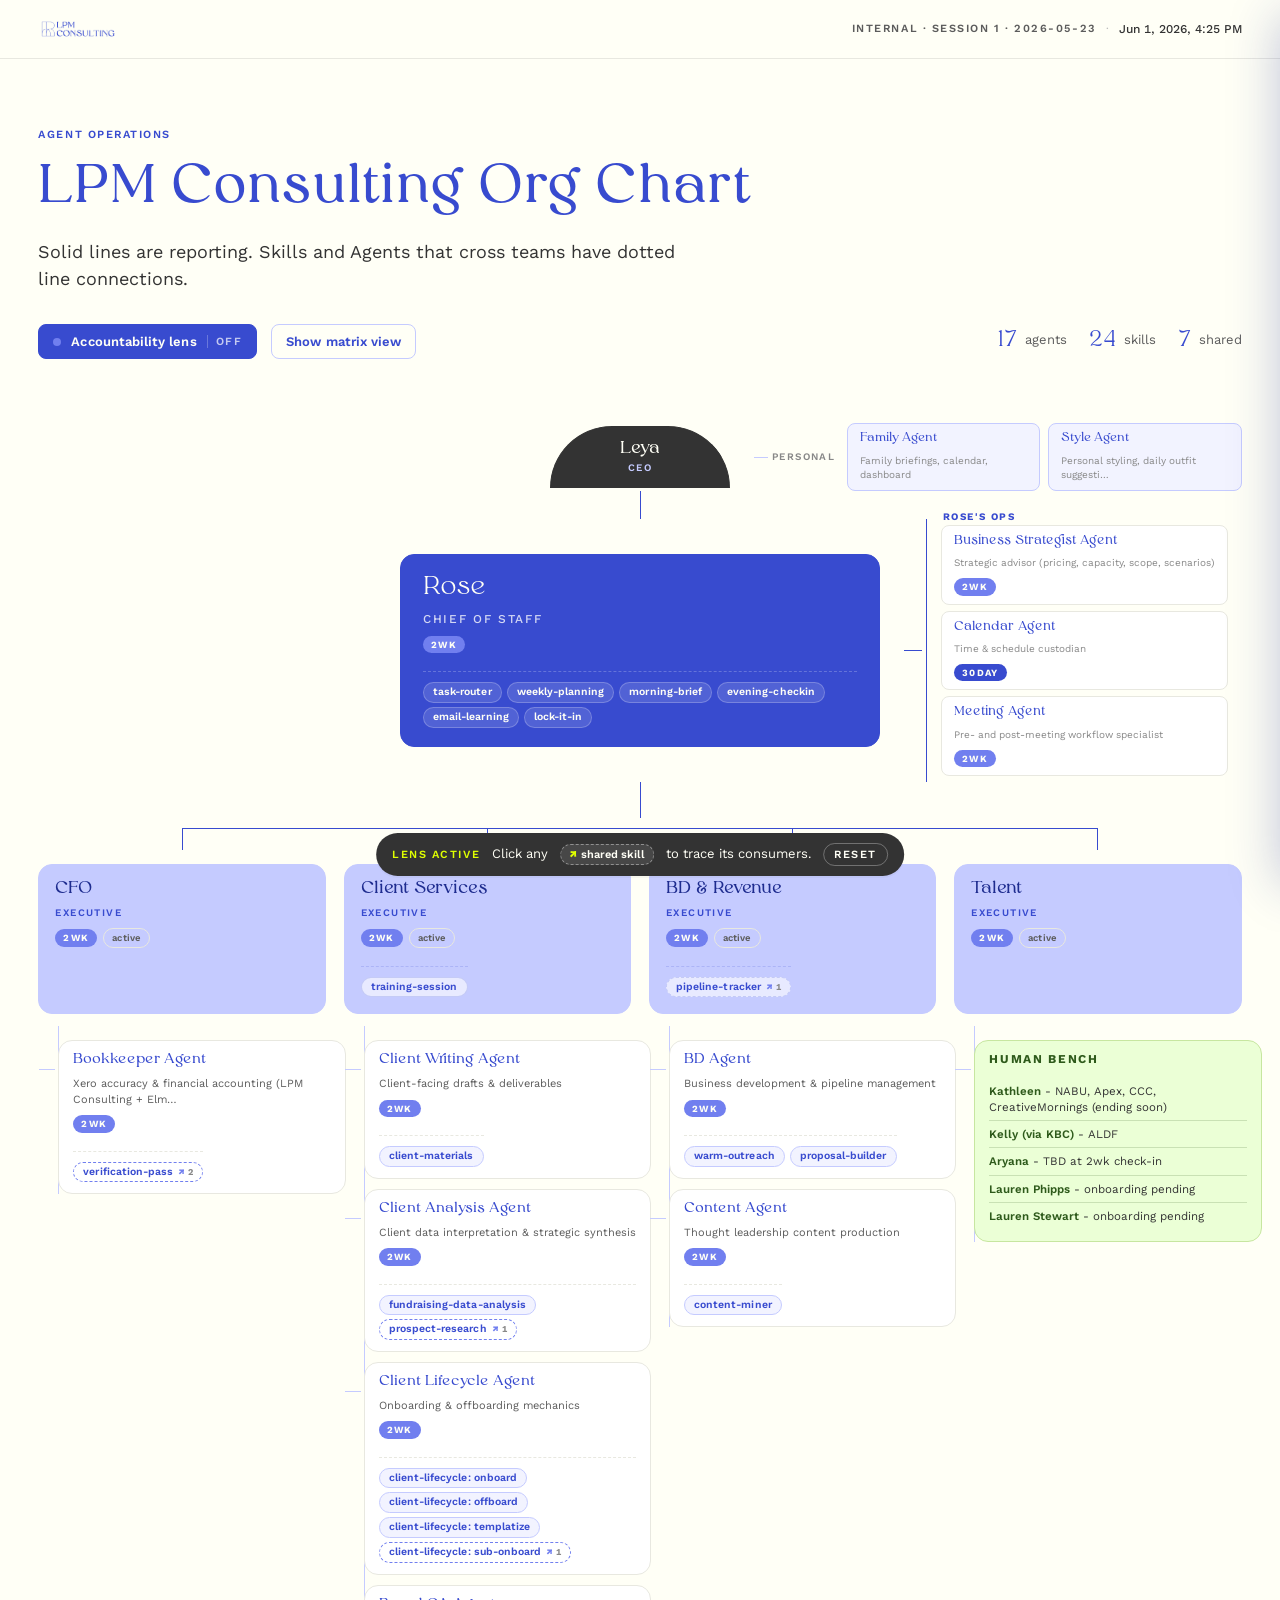
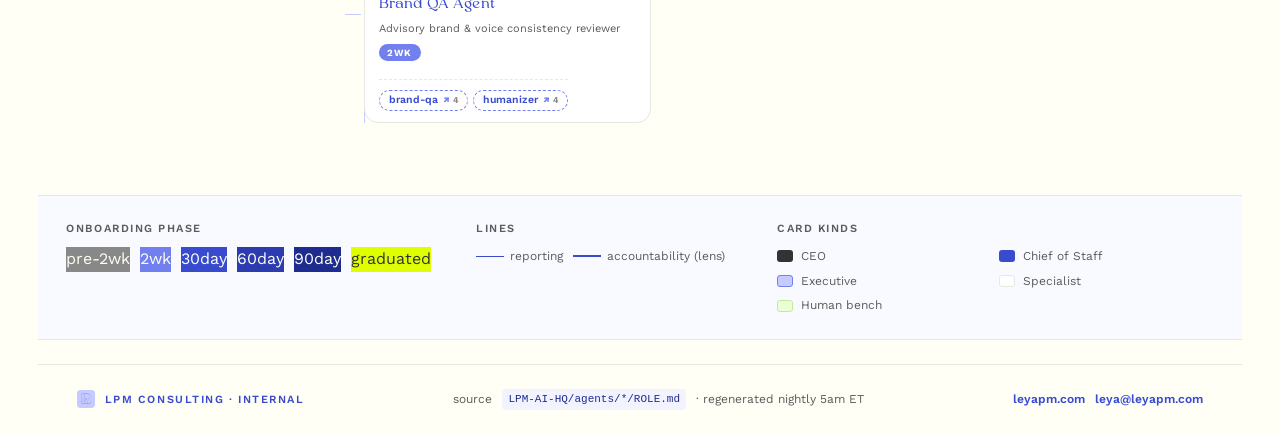
==== agent-org-chart/index.html @ 44c1e142 "Add AI org chart to playground and link from internal dashboard Agent org chart is now self-hosted a" ====
<!DOCTYPE html>
<html lang="en">
<head>
  <meta charset="UTF-8">
  <meta name="viewport" content="width=device-width, initial-scale=1.0">
  <title>Agent Org Chart · LPM Consulting</title>
  <link rel="icon" href="assets/Fav_Blue.svg">
  <link rel="stylesheet" href="styles.css">
</head>
<body data-screen-label="01 Org Chart">

  <header class="topbar">
    <a class="brand" href="#" aria-label="LPM Consulting">
      <img src="assets/Long_Blue.png" alt="LPM Consulting" height="22">
    </a>
    <nav class="topbar-meta">
      <span class="eyebrow">Internal · Session 1 · 2026-05-23</span>
      <span class="dot" aria-hidden="true">·</span>
      <span id="meta-generated" class="topbar-time">Loading…</span>
    </nav>
  </header>

  <main class="page">

    <section class="hero">
      <p class="eyebrow">Agent operations</p>
      <h1 class="hero-title">LPM Consulting Org Chart</h1>
      <p class="lead">Solid lines are reporting. Skills and Agents that cross teams have dotted line connections.</p>
      <div class="hero-toolbar" role="toolbar" aria-label="Chart controls">
        <button id="lens-toggle" type="button" class="lens-btn" aria-pressed="false">
          <span class="lens-dot" aria-hidden="true"></span>
          <span class="lens-label">Accountability lens</span>
          <span class="lens-hint">off</span>
        </button>
        <button id="matrix-toggle" type="button" class="ghost-btn" aria-pressed="false">
          <span>Show matrix view</span>
        </button>
        <div class="hero-tally" aria-live="polite">
          <span><strong id="tally-agents">…</strong> agents</span>
          <span><strong id="tally-skills">…</strong> skills</span>
          <span><strong id="tally-shared">…</strong> shared</span>
        </div>
      </div>
    </section>

    <section class="chart-wrap" id="chart-wrap" aria-label="Org chart">
      <svg class="dotted-overlay" id="dotted-overlay" aria-hidden="true"></svg>
      <div class="chart" id="chart">
        <div class="loading">Loading chart…</div>
      </div>
    </section>

    <section class="matrix-section" id="matrix-section" hidden aria-label="Accountability matrix">
      <header class="matrix-head">
        <p class="eyebrow">Lens · matrix view</p>
        <h2 class="h2 matrix-h">Cross-team accountability, at a glance.</h2>
        <p class="matrix-sub">Each row is a skill owned by one agent and used by others. Hover a row to highlight it on the chart above.</p>
      </header>
      <div id="matrix-grid" class="matrix-grid"><!-- populated --></div>
    </section>

    <section class="legend-strip">
      <div class="legend-block">
        <span class="eyebrow">Onboarding phase</span>
        <div class="legend-row">
          <span class="phase-chip phase-pre2wk">pre-2wk</span>
          <span class="phase-chip phase-2wk">2wk</span>
          <span class="phase-chip phase-30day">30day</span>
          <span class="phase-chip phase-60day">60day</span>
          <span class="phase-chip phase-90day">90day</span>
          <span class="phase-chip phase-graduated">graduated</span>
        </div>
      </div>
      <div class="legend-block">
        <span class="eyebrow">Lines</span>
        <div class="legend-row legend-lines">
          <span class="legend-line legend-line--solid"><i></i> reporting</span>
          <span class="legend-line legend-line--dotted"><i></i> accountability (lens)</span>
        </div>
      </div>
      <div class="legend-block">
        <span class="eyebrow">Card kinds</span>
        <div class="legend-row legend-cards">
          <span class="legend-swatch swatch-ceo"></span><span class="legend-text">CEO</span>
          <span class="legend-swatch swatch-cos"></span><span class="legend-text">Chief of Staff</span>
          <span class="legend-swatch swatch-exec"></span><span class="legend-text">Executive</span>
          <span class="legend-swatch swatch-doer"></span><span class="legend-text">Specialist</span>
          <span class="legend-swatch swatch-bench"></span><span class="legend-text">Human bench</span>
        </div>
      </div>
    </section>

    <footer class="footer">
      <div class="footer-inner">
        <div>
          <img src="assets/Fav_Blue.svg" alt="" width="18" height="18">
          <span class="eyebrow">LPM Consulting · internal</span>
        </div>
        <div class="footer-source">
          source <code>LPM-AI-HQ/agents/*/ROLE.md</code> · regenerated nightly 5am ET
        </div>
        <div class="footer-links">
          <a href="https://leyapm.com" target="_blank" rel="noopener">leyapm.com</a>
          <a href="mailto:leya@leyapm.com">leya@leyapm.com</a>
        </div>
      </div>
    </footer>

  </main>

  <!-- Slide-over panel for agent detail -->
  <aside id="panel" class="panel" aria-hidden="true">
    <div class="panel-scrim" data-close-panel></div>
    <div class="panel-body" role="dialog" aria-labelledby="panel-title">
      <header class="panel-stickyhead">
        <button class="panel-close" data-close-panel aria-label="Close panel">&times;</button>
        <div id="panel-head-inner"></div>
      </header>
      <div id="panel-content"><!-- populated on click --></div>
    </div>
  </aside>

  <!-- Lens hint that appears when lens is on but nothing selected -->
  <div id="lens-hint" class="lens-hint-banner" hidden>
    <span class="eyebrow">Lens active</span>
    Click any <span class="hint-pill"><span class="shared-glyph">↗</span> shared skill</span> to trace its consumers.
    <button id="lens-clear" type="button">Reset</button>
  </div>

  <script src="chart.js"></script>
</body>
</html>
---- agent-org-chart/styles.css ----
/* =========================================================================
   LPM Agent Org Chart - stylesheet
   Brand-aligned: Blueberry / Cornflower / Periwinkle / Mint / Lime / Ink
   Type: King & Queen (display) + Work Sans (body)
   ========================================================================= */

@font-face {
  font-family: 'King and Queen';
  src: url('assets/fonts/KingandQueen-Regular.otf') format('opentype');
  font-weight: 400; font-style: normal; font-display: swap;
}
@font-face {
  font-family: 'King and Queen';
  src: url('assets/fonts/KingandQueen-SemiBold.otf') format('opentype');
  font-weight: 600; font-style: normal; font-display: swap;
}
@font-face {
  font-family: 'Work Sans';
  src: url('assets/fonts/WorkSans-VariableFont_wght.ttf') format('truetype-variations');
  font-weight: 100 900; font-style: normal; font-display: swap;
}

:root {
  /* Canonical brand palette */
  --blueberry:        #384BCF;
  --blueberry-700:    #2C3BB0;
  --blueberry-900:    #1E2C8F;
  --cornflower:       #717FEF;
  --periwinkle:       #C5CBFF;
  --periwinkle-50:    #F2F3FF;
  --periwinkle-25:    #F9FAFF;
  --mint:             #EBFFD6;
  --mint-50:          #F6FFEB;
  --lime:             #DFFF00;
  --gardenia:         #FFFFF6;
  --ink:              #333333;
  --ink-70:           #5C5C5C;
  --ink-50:           #888888;
  --ink-30:           #BDBDBD;
  --line:             #E8E8E0;

  --font-display: 'King and Queen', 'Cormorant Garamond', Georgia, serif;
  --font-body:    'Work Sans', system-ui, -apple-system, sans-serif;

  --radius-sm: 4px;
  --radius-md: 8px;
  --radius-lg: 14px;
  --radius-pill: 999px;

  --shadow-card: 0 1px 0 rgba(51,51,51,0.04), 0 10px 28px -16px rgba(56,75,207,0.18);
  --shadow-lift: 0 2px 0 rgba(51,51,51,0.04), 0 22px 52px -22px rgba(56,75,207,0.32);

  --ease-out: cubic-bezier(0.2, 0.7, 0.2, 1);
  --dur-fast: 150ms;
  --dur-base: 220ms;

  --gutter: clamp(20px, 3vw, 40px);
  --container: 1280px;

  --tracking-eyebrow: 0.14em;
}

* { box-sizing: border-box; }

html, body {
  margin: 0; padding: 0;
  background: var(--gardenia);
  color: var(--ink);
  font-family: var(--font-body);
  font-size: 16px;
  line-height: 1.55;
  -webkit-font-smoothing: antialiased;
  -moz-osx-font-smoothing: grayscale;
}

button { font-family: inherit; }

.eyebrow {
  font-family: var(--font-body);
  font-weight: 600;
  font-size: 11px;
  letter-spacing: var(--tracking-eyebrow);
  text-transform: uppercase;
  color: var(--blueberry);
  display: inline-block;
}

.lead {
  font-size: 18px;
  line-height: 1.5;
  color: var(--ink);
  margin: 0;
  max-width: 60ch;
  text-wrap: pretty;
}

code {
  font-family: ui-monospace, 'SF Mono', Menlo, monospace;
  font-size: 0.84em;
  background: var(--periwinkle-50);
  padding: 2px 6px;
  border-radius: var(--radius-sm);
  color: var(--blueberry-900);
}

/* =========================================================================
   Topbar
   ========================================================================= */
.topbar {
  display: flex;
  align-items: center;
  justify-content: space-between;
  padding: 18px var(--gutter);
  border-bottom: 1px solid var(--line);
  background: var(--gardenia);
  position: sticky;
  top: 0;
  z-index: 50;
  backdrop-filter: saturate(180%);
}
.brand img { display: block; }
.topbar-meta {
  display: flex; align-items: center; gap: 10px;
  font-size: 12px;
  color: var(--ink-70);
}
.topbar-meta .dot { color: var(--ink-30); }
.topbar-time { font-variant-numeric: tabular-nums; font-weight: 500; color: var(--ink); }
.topbar-meta .eyebrow { color: var(--ink-70); }

/* =========================================================================
   Page container
   ========================================================================= */
.page {
  max-width: var(--container);
  margin: 0 auto;
  padding: 56px var(--gutter) 0;
}

/* =========================================================================
   Hero
   ========================================================================= */
.hero { margin-bottom: 64px; position: relative; }
.hero .eyebrow { margin-bottom: 18px; }

.hero-title {
  font-family: var(--font-display);
  font-weight: 600;
  font-size: clamp(34px, 4.2vw, 56px);
  line-height: 1.06;
  letter-spacing: 0.005em;
  color: var(--blueberry);
  margin: 0 0 20px;
  max-width: 22ch;
  text-wrap: balance;
}
.hero-title .accent-italic {
  font-style: italic;
  font-weight: 400;
  color: var(--blueberry);
  position: relative;
  white-space: nowrap;
}
.hero-title .accent-italic::after {
  content: "";
  position: absolute;
  left: -2px; right: -2px;
  bottom: 0.04em;
  height: 0.42em;
  background: var(--lime);
  z-index: -1;
  border-radius: 1px;
}

.hero-toolbar {
  display: flex;
  align-items: center;
  gap: 14px;
  margin-top: 32px;
  flex-wrap: wrap;
}

.lens-btn,
.ghost-btn {
  display: inline-flex;
  align-items: center;
  gap: 10px;
  font-family: var(--font-body);
  font-size: 13px;
  font-weight: 600;
  padding: 9px 14px;
  border-radius: var(--radius-md);
  cursor: pointer;
  transition: background var(--dur-fast) var(--ease-out), border-color var(--dur-fast);
  letter-spacing: 0.005em;
}
.lens-btn {
  background: var(--blueberry);
  color: var(--gardenia);
  border: 1px solid var(--blueberry);
}
.lens-btn:hover { background: var(--blueberry-700); border-color: var(--blueberry-700); }
.lens-btn[aria-pressed="true"] {
  background: var(--ink);
  border-color: var(--ink);
}
.lens-btn[aria-pressed="true"] .lens-dot { background: var(--lime); box-shadow: 0 0 0 3px rgba(223,255,0,0.25); }
.lens-btn[aria-pressed="true"] .lens-hint { color: var(--lime); }
.lens-dot {
  width: 8px; height: 8px;
  border-radius: 50%;
  background: var(--cornflower);
  display: inline-block;
}
.lens-hint {
  font-size: 11px;
  letter-spacing: var(--tracking-eyebrow);
  text-transform: uppercase;
  color: rgba(255,255,255,0.7);
  padding-left: 8px;
  border-left: 1px solid rgba(255,255,255,0.25);
}

.ghost-btn {
  background: transparent;
  color: var(--blueberry);
  border: 1px solid var(--periwinkle);
}
.ghost-btn:hover { border-color: var(--blueberry); background: var(--periwinkle-50); }
.ghost-btn[aria-pressed="true"] {
  background: var(--periwinkle);
  border-color: var(--blueberry);
}

.hero-tally {
  margin-left: auto;
  display: flex;
  gap: 22px;
  font-size: 13px;
  color: var(--ink-70);
}
.hero-tally strong {
  display: inline-block;
  font-family: var(--font-display);
  font-weight: 400;
  font-size: 22px;
  color: var(--blueberry);
  margin-right: 4px;
  vertical-align: -2px;
}

/* =========================================================================
   Chart wrap
   ========================================================================= */
.chart-wrap {
  position: relative;
  padding: 0 0 32px;
}

.chart {
  position: relative;
  z-index: 2;
  display: flex;
  flex-direction: column;
  align-items: stretch;
}

.loading {
  text-align: center;
  padding: 80px 20px;
  color: var(--ink-50);
  font-style: italic;
}

/* SVG overlay for accountability lines */
.dotted-overlay {
  position: absolute;
  inset: 0;
  width: 100%;
  height: 100%;
  pointer-events: none;
  z-index: 4;
  overflow: visible;
}
.dotted-overlay path {
  fill: none;
  stroke: var(--blueberry);
  stroke-width: 2;
  stroke-dasharray: 4 6;
  stroke-linecap: round;
  opacity: 0;
  transition: opacity var(--dur-base) var(--ease-out);
}
.dotted-overlay path.is-active {
  opacity: 1;
}

/* Lens-active dimming */
.chart.lens-focused .card:not(.is-source):not(.is-target) {
  opacity: 0.32;
  filter: saturate(0.7);
}
.chart.lens-focused .skill-pill:not(.is-active-pill) {
  opacity: 0.35;
}
.chart.lens-focused .card.is-source {
  outline: 2px solid var(--blueberry);
  outline-offset: 3px;
}
.chart.lens-focused .card.is-target {
  outline: 2px dashed var(--blueberry);
  outline-offset: 3px;
}
.chart .card,
.chart .skill-pill {
  transition: opacity var(--dur-base) var(--ease-out), outline-offset var(--dur-fast);
}

/* =========================================================================
   Tier layout
   ========================================================================= */

/* Tier 1: CEO + personal branch - compact ribbon */
.tier--leya {
  display: grid;
  grid-template-columns: 1fr auto 1fr;
  align-items: center;
  margin-bottom: 0;
  gap: 24px;
  width: 100%;
}
.tier--leya .leya-slot { display: flex; justify-content: center; }
.tier--leya .personal-slot {
  display: flex;
  align-items: stretch;
  gap: 8px;
  justify-self: start;
}
.tier--leya .filler { /* right column kept symmetric */ }

.connector-v {
  width: 1px;
  height: 28px;
  background: var(--blueberry);
  align-self: center;
  flex-shrink: 0;
}
.connector-v--long { height: 36px; }
.connector-v--periwinkle { background: var(--periwinkle); }

/* Tier 2: Rose row - Rose centered with ops as a side satellite (mirrors Leya/Personal) */
.tier--rose {
  display: grid;
  grid-template-columns: 1fr auto 1fr;
  align-items: center;
  gap: 24px;
  width: 100%;
  margin-bottom: 0;
}
.tier--rose .rose-slot { display: flex; justify-content: center; }
.tier--rose .ops-slot {
  justify-self: start;
  position: relative;
  padding-left: 22px;
}
.tier--rose .ops-slot::before {
  content: "";
  position: absolute;
  left: 0; top: 50%;
  width: 18px; height: 1px;
  background: var(--blueberry);
}

/* Ops branch - vertical stack of 3 small cards with a bracket */
.ops-branch {
  display: flex;
  flex-direction: column;
  gap: 6px;
  position: relative;
  border-left: 1px solid var(--blueberry);
  padding: 6px 0 6px 14px;
}
.ops-branch-label {
  position: absolute;
  top: -10px;
  left: 8px;
  padding: 0 8px;
  background: var(--gardenia);
  font-family: var(--font-body);
  font-weight: 600;
  font-size: 10px;
  letter-spacing: var(--tracking-eyebrow);
  text-transform: uppercase;
  color: var(--ink-50);
}
.ops-branch-label strong {
  color: var(--blueberry);
  font-weight: 700;
}

/* Fan-out connector - CSS grid matching the exec grid so drops align exactly */
.exec-fanout {
  position: relative;
  height: 32px;
  margin: 0 0 14px;
}
.exec-fanout-drops {
  position: absolute;
  inset: 10px 0 0 0;
  height: 22px;
  display: grid;
  grid-template-columns: repeat(4, minmax(0, 1fr));
  gap: 18px;
}
.exec-fanout-drops > i {
  width: 1px;
  height: 100%;
  background: var(--blueberry);
  justify-self: center;
  display: block;
}
.exec-fanout-trunk {
  position: absolute;
  top: 10px;
  height: 1px;
  background: var(--blueberry);
  /* extend from first-column center to last-column center */
  left:  calc(((100% - 3 * 18px) / 4) / 2);
  right: calc(((100% - 3 * 18px) / 4) / 2);
}
@media (max-width: 880px) {
  .exec-fanout-drops { grid-template-columns: repeat(2, minmax(0, 1fr)); }
  .exec-fanout-trunk { left: calc(((100% - 18px) / 2) / 2); right: calc(((100% - 18px) / 2) / 2); }
}

/* Tier 3+4: exec cards across one row, report stacks below - keeps all execs the same height
   and all report stacks starting at the same Y line. */
.tier--execs {
  display: grid;
  grid-template-columns: repeat(4, minmax(0, 1fr));
  grid-template-rows: auto 1fr;
  grid-auto-flow: column;
  gap: 12px 18px;
  align-items: start;
}

.exec-column {
  display: contents;
}

.exec-column > .card--exec {
  align-self: stretch;
}
.exec-column > .exec-reports {
  align-self: start;
}

.exec-reports {
  display: flex;
  flex-direction: column;
  gap: 10px;
  padding-top: 14px;
  position: relative;
}
.exec-reports::before {
  content: "";
  position: absolute;
  top: 0; left: 20px;
  width: 1px;
  height: 100%;
  background: var(--periwinkle);
}
.exec-reports > .card {
  margin-left: 20px;
  position: relative;
}
.exec-reports > .card::before {
  content: "";
  position: absolute;
  top: 28px;
  left: -20px;
  width: 16px;
  height: 1px;
  background: var(--periwinkle);
}

/* =========================================================================
   Cards (shared)
   ========================================================================= */
.card {
  background: #fff;
  border: 1px solid var(--line);
  border-radius: var(--radius-lg);
  padding: 14px 16px;
  text-align: left;
  font-family: var(--font-body);
  position: relative;
  cursor: pointer;
  transition: box-shadow var(--dur-base) var(--ease-out),
              border-color var(--dur-base),
              transform var(--dur-base);
  width: 100%;
  display: flex;
  flex-direction: column;
  gap: 8px;
}
.card:hover {
  border-color: var(--blueberry);
  box-shadow: var(--shadow-card);
  transform: translateY(-1px);
}
.card:focus-visible {
  outline: 2px solid var(--blueberry);
  outline-offset: 3px;
}

.card-name {
  font-family: var(--font-display);
  font-weight: 600;
  color: var(--blueberry);
  font-size: 18px;
  line-height: 1.15;
  letter-spacing: 0;
  margin: 0;
}
.card-role {
  font-size: 12px;
  color: var(--ink-70);
  line-height: 1.4;
  margin: 0;
}
.card-row {
  display: flex;
  flex-wrap: wrap;
  align-items: center;
  gap: 6px;
}

/* CEO - small, dark Ink, sits as an anchor, NOT centerpiece */
.card--ceo {
  background: var(--ink);
  border-color: var(--ink);
  color: var(--gardenia);
  text-align: center;
  padding: 12px 22px;
  border-radius: 9999px 9999px var(--radius-md) var(--radius-md);
  min-width: 180px;
  cursor: default;
  gap: 2px;
}
.card--ceo:hover { transform: none; box-shadow: none; border-color: var(--ink); }
.card--ceo .card-name { color: var(--gardenia); font-size: 17px; }
.card--ceo .card-role {
  color: var(--periwinkle);
  font-weight: 600;
  font-size: 10px;
  letter-spacing: var(--tracking-eyebrow);
  text-transform: uppercase;
}

/* CoS - Blueberry filled, larger, operational center */
.card--cos {
  background: var(--blueberry);
  border-color: var(--blueberry);
  color: var(--gardenia);
  min-width: 360px;
  max-width: 480px;
  padding: 18px 22px;
  text-align: left;
}
.card--cos:hover {
  background: var(--blueberry-700);
  border-color: var(--blueberry-700);
}
.card--cos .card-name {
  color: var(--gardenia);
  font-size: 26px;
  font-weight: 400;
}
.card--cos .card-role {
  color: rgba(255,255,255,0.78);
  font-size: 12px;
  font-weight: 500;
  letter-spacing: var(--tracking-eyebrow);
  text-transform: uppercase;
}
.card--cos .skill-strip {
  border-top-color: rgba(255,255,255,0.22);
}
.card--cos .skill-pill {
  background: rgba(255,255,255,0.13);
  color: var(--gardenia);
  border-color: rgba(255,255,255,0.22);
}
.card--cos .skill-pill:hover { background: rgba(255,255,255,0.22); }
.card--cos .skill-pill--shared {
  background: transparent;
  border-style: dashed;
  border-color: rgba(255,255,255,0.55);
}
.card--cos .skill-pill--shared .shared-glyph { color: var(--lime); }

/* Exec - Periwinkle filled block. Substantial without being loud. */
.card--exec {
  background: var(--periwinkle);
  border: 1px solid var(--periwinkle);
  padding: 14px 16px 16px;
  border-radius: var(--radius-lg);
}
.card--exec:hover {
  border-color: var(--blueberry);
  background: var(--periwinkle);
}
.card--exec .card-name { font-size: 17px; color: var(--blueberry-900); }
.card--exec .card-role {
  color: var(--blueberry);
  font-size: 10px;
  font-weight: 600;
  letter-spacing: var(--tracking-eyebrow);
  text-transform: uppercase;
}
.card--exec .skill-strip { border-top-color: rgba(56,75,207,0.18); }
.card--exec .skill-pill {
  background: rgba(255,255,255,0.6);
  border-color: rgba(56,75,207,0.2);
}

/* Doer / specialist - white hairline */
.card--agent {
  background: #fff;
  border: 1px solid var(--line);
  padding: 11px 14px;
}
.card--agent .card-name { font-size: 14px; }
.card--agent .card-role { font-size: 11px; }

/* Card-ops sits in the side branch under Rose. Tighter than .card--agent. */
.card--ops {
  background: #fff;
  border: 1px solid var(--line);
  padding: 8px 12px;
  min-width: 180px;
  border-radius: var(--radius-md);
}
.card--ops .card-name { font-size: 12.5px; }
.card--ops .card-role { font-size: 10px; color: var(--ink-50); }
.card--ops .skill-strip { display: none; }

/* Personal branch off Leya - small Periwinkle chips */
.card--personal {
  background: var(--periwinkle-50);
  border: 1px solid var(--periwinkle);
  padding: 8px 12px;
  min-width: 130px;
  text-align: left;
  border-radius: var(--radius-md);
}
.card--personal .card-name { font-size: 12px; color: var(--blueberry); }
.card--personal .card-role { font-size: 10px; color: var(--ink-50); }
.personal-slot {
  position: relative;
  padding-left: 18px;
}
.personal-slot::before {
  content: "";
  position: absolute;
  left: 0; top: 50%;
  width: 14px;
  height: 1px;
  background: var(--periwinkle);
}
.personal-slot-label {
  font-family: var(--font-body);
  font-size: 10px;
  font-weight: 600;
  letter-spacing: var(--tracking-eyebrow);
  text-transform: uppercase;
  color: var(--ink-50);
  align-self: center;
  margin-right: 4px;
}

/* Human Bench - Mint card (positive callout, in-palette) */
.card--bench {
  background: var(--mint);
  border: 1px solid #C7E6A0;
  padding: 12px 14px;
}
.card--bench .card-name {
  font-family: var(--font-body);
  font-weight: 700;
  color: #2E5A1B;
  font-size: 12px;
  letter-spacing: var(--tracking-eyebrow);
  text-transform: uppercase;
}
.card--bench ul {
  margin: 8px 0 0;
  padding: 0;
  list-style: none;
  font-size: 11.5px;
  line-height: 1.4;
}
.card--bench li {
  padding: 5px 0;
  border-top: 1px solid rgba(46,90,27,0.18);
}
.card--bench li:first-child { border-top: none; padding-top: 0; }
.card--bench li strong { color: #2E5A1B; font-weight: 600; }

/* =========================================================================
   Skill chips strip (single-line overflow inside cards)
   ========================================================================= */
.skill-strip {
  margin-top: 10px;
  padding-top: 10px;
  border-top: 1px dashed var(--line);
  display: flex;
  flex-wrap: wrap;
  gap: 4px 5px;
  font-family: var(--font-body);
}
.card--ceo .skill-strip,
.card--personal .skill-strip,
.card--bench .skill-strip { display: none; }

.skill-pill {
  display: inline-flex;
  align-items: center;
  gap: 3px;
  background: var(--periwinkle-50);
  color: var(--blueberry);
  border: 1px solid var(--periwinkle);
  border-radius: var(--radius-pill);
  padding: 2px 9px;
  font-size: 10.5px;
  font-weight: 600;
  letter-spacing: 0.005em;
  line-height: 1.4;
  cursor: help;
  transition: all var(--dur-fast) var(--ease-out);
  white-space: nowrap;
  max-width: 100%;
  overflow: hidden;
  text-overflow: ellipsis;
}
.skill-pill:hover {
  background: var(--blueberry);
  color: var(--gardenia);
  border-color: var(--blueberry);
}
.skill-pill--shared {
  background: #fff;
  border: 1px dashed var(--cornflower);
  cursor: pointer;
}
.skill-pill--shared:hover {
  background: var(--blueberry);
  color: var(--gardenia);
  border-color: var(--blueberry);
  border-style: solid;
}
.skill-pill--shared:hover .shared-glyph { color: var(--lime); }
.skill-pill .shared-glyph {
  font-size: 9px;
  font-weight: 800;
  color: var(--cornflower);
  margin-left: 2px;
  letter-spacing: 0;
}
.skill-pill .shared-count {
  font-size: 9px;
  color: var(--ink-50);
  font-weight: 700;
  font-variant-numeric: tabular-nums;
}

/* Active lens pill - the ONE lime moment */
.skill-pill.is-active-pill,
.matrix-row.is-active .matrix-skill {
  background: var(--ink);
  color: var(--gardenia);
  border: 1.5px solid var(--lime);
  border-style: solid;
  box-shadow: 0 0 0 3px rgba(223,255,0,0.4);
}
.skill-pill.is-active-pill .shared-glyph,
.skill-pill.is-active-pill .shared-count { color: var(--lime); }

/* =========================================================================
   Phase + status chips
   ========================================================================= */
.chip {
  display: inline-block;
  padding: 2px 8px;
  border-radius: var(--radius-pill);
  font-size: 9.5px;
  font-weight: 700;
  letter-spacing: var(--tracking-eyebrow);
  text-transform: uppercase;
  line-height: 1.4;
}
.phase-chip { color: var(--gardenia); }
.phase-pre2wk   { background: var(--ink-50); }
.phase-2wk      { background: var(--cornflower); }
.phase-30day    { background: var(--blueberry); }
.phase-60day    { background: var(--blueberry-700); }
.phase-90day    { background: var(--blueberry-900); }
.phase-graduated{ background: var(--lime); color: var(--ink); }
.phase-unknown  { background: var(--periwinkle); color: var(--ink); }

/* Status: not loud, just a tag */
.status-chip {
  background: transparent;
  color: var(--ink-70);
  border: 1px solid var(--line);
  font-weight: 600;
  text-transform: none;
  letter-spacing: 0.01em;
}

/* =========================================================================
   Matrix view
   ========================================================================= */
.matrix-section {
  margin-top: 32px;
  padding: 32px;
  background: #fff;
  border: 1px solid var(--line);
  border-radius: var(--radius-lg);
}
.matrix-head { margin-bottom: 24px; }
.matrix-head .eyebrow { color: var(--blueberry); margin-bottom: 12px; }
.matrix-h {
  font-family: var(--font-display);
  font-weight: 600;
  font-size: 28px;
  line-height: 1.15;
  color: var(--blueberry);
  margin: 0 0 8px;
}
.matrix-sub {
  color: var(--ink-70);
  font-size: 14px;
  max-width: 60ch;
  margin: 0;
}

.matrix-grid {
  display: grid;
  gap: 10px;
}
.matrix-row {
  display: grid;
  grid-template-columns: minmax(220px, 1.2fr) minmax(180px, 1fr) minmax(280px, 2fr);
  gap: 16px;
  align-items: center;
  padding: 12px 14px;
  border: 1px solid var(--line);
  border-radius: var(--radius-md);
  cursor: pointer;
  transition: all var(--dur-fast) var(--ease-out);
  background: var(--gardenia);
}
.matrix-row:hover {
  border-color: var(--blueberry);
  background: var(--periwinkle-25);
}
.matrix-skill {
  display: inline-flex;
  align-items: center;
  gap: 6px;
  background: var(--periwinkle);
  color: var(--blueberry-900);
  padding: 4px 12px;
  border-radius: var(--radius-pill);
  font-weight: 600;
  font-size: 12px;
  white-space: nowrap;
  width: fit-content;
  border: 1.5px solid transparent;
}
.matrix-owner {
  font-size: 13px;
  color: var(--ink);
}
.matrix-owner .ow-label {
  display: block;
  font-size: 9.5px;
  color: var(--ink-50);
  letter-spacing: var(--tracking-eyebrow);
  text-transform: uppercase;
  font-weight: 600;
  margin-bottom: 2px;
}
.matrix-owner code {
  background: transparent;
  padding: 0;
  font-family: var(--font-body);
  font-weight: 600;
  color: var(--blueberry);
}
.matrix-consumers {
  display: flex;
  flex-wrap: wrap;
  gap: 6px;
}
.matrix-consumer {
  display: inline-flex;
  align-items: center;
  gap: 4px;
  background: var(--periwinkle-50);
  color: var(--blueberry);
  border: 1px solid var(--periwinkle);
  border-radius: var(--radius-pill);
  padding: 2px 9px;
  font-size: 11px;
  font-weight: 600;
}
.matrix-consumer::before {
  content: "→";
  color: var(--ink-50);
  font-weight: 500;
  margin-right: 2px;
}

/* =========================================================================
   Legend strip
   ========================================================================= */
.legend-strip {
  display: grid;
  grid-template-columns: 1.4fr 1fr 1.6fr;
  gap: 28px;
  padding: 24px 28px;
  margin-top: 40px;
  border-top: 1px solid var(--line);
  border-bottom: 1px solid var(--line);
  background: var(--periwinkle-25);
}
.legend-block { display: flex; flex-direction: column; gap: 10px; }
.legend-block .eyebrow { color: var(--ink-70); }
.legend-row { display: flex; flex-wrap: wrap; gap: 6px 10px; align-items: center; }
.legend-lines .legend-line {
  display: inline-flex; align-items: center; gap: 6px;
  font-size: 12px;
  color: var(--ink-70);
}
.legend-line i {
  display: inline-block; width: 28px; height: 1px;
  background: var(--blueberry);
}
.legend-line--dotted i {
  height: 0;
  border-top: 2px dashed var(--blueberry);
}
.legend-cards {
  display: grid;
  grid-template-columns: auto 1fr auto 1fr;
  gap: 6px 8px;
  align-items: center;
}
.legend-swatch {
  width: 16px; height: 12px; border-radius: 3px;
  display: inline-block;
}
.swatch-ceo { background: var(--ink); }
.swatch-cos { background: var(--blueberry); }
.swatch-exec { background: var(--periwinkle); border: 1px solid var(--cornflower); }
.swatch-doer { background: #fff; border: 1px solid var(--line); }
.swatch-bench { background: var(--mint); border: 1px solid #C7E6A0; }
.legend-text { font-size: 12px; color: var(--ink-70); }

/* =========================================================================
   Footer
   ========================================================================= */
.footer {
  margin-top: 24px;
  padding: 24px var(--gutter);
  border-top: 1px solid var(--line);
}
.footer-inner {
  max-width: var(--container);
  margin: 0 auto;
  display: flex;
  align-items: center;
  justify-content: space-between;
  gap: 24px;
  font-size: 12px;
  color: var(--ink-70);
  flex-wrap: wrap;
}
.footer-inner > div { display: flex; align-items: center; gap: 10px; }
.footer-source { white-space: nowrap; }
.footer-source code { font-size: 11px; }
.footer-links { display: flex; gap: 16px; }
.footer-links a { color: var(--blueberry); font-weight: 600; text-decoration: none; }
.footer-links a:hover { text-decoration: underline; }

/* =========================================================================
   Lens hint banner (floating)
   ========================================================================= */
.lens-hint-banner {
  position: fixed;
  bottom: 24px; left: 50%;
  transform: translateX(-50%);
  background: var(--ink);
  color: var(--gardenia);
  padding: 10px 16px;
  border-radius: var(--radius-pill);
  font-size: 13px;
  display: flex;
  align-items: center;
  gap: 12px;
  z-index: 90;
  box-shadow: var(--shadow-lift);
  animation: slide-up var(--dur-base) var(--ease-out);
}
.lens-hint-banner .eyebrow {
  color: var(--lime);
}
.lens-hint-banner .hint-pill {
  display: inline-flex;
  align-items: center;
  gap: 4px;
  background: rgba(255,255,255,0.1);
  border: 1px dashed rgba(255,255,255,0.4);
  border-radius: var(--radius-pill);
  padding: 1px 8px;
  font-size: 11px;
  font-weight: 600;
}
.lens-hint-banner .hint-pill .shared-glyph { color: var(--lime); font-weight: 800; }
.lens-hint-banner button {
  background: transparent;
  border: 1px solid rgba(255,255,255,0.3);
  color: var(--gardenia);
  font-size: 11px;
  font-weight: 600;
  padding: 4px 10px;
  border-radius: var(--radius-pill);
  cursor: pointer;
  letter-spacing: var(--tracking-eyebrow);
  text-transform: uppercase;
}
.lens-hint-banner button:hover {
  background: var(--lime);
  color: var(--ink);
  border-color: var(--lime);
}
.panel[aria-hidden="false"] ~ .lens-hint-banner { display: none; }
@keyframes slide-up {
  from { transform: translate(-50%, 16px); opacity: 0; }
  to   { transform: translate(-50%, 0); opacity: 1; }
}

/* =========================================================================
   Slide-over panel
   ========================================================================= */
.panel {
  position: fixed;
  inset: 0;
  pointer-events: none;
  z-index: 100;
}
.panel[aria-hidden="false"] { pointer-events: auto; }

.panel-scrim {
  position: absolute; inset: 0;
  background: rgba(30, 44, 143, 0.32);
  opacity: 0;
  transition: opacity var(--dur-base);
}
.panel[aria-hidden="false"] .panel-scrim { opacity: 1; }

.panel-body {
  position: absolute;
  top: 0; right: 0;
  width: 580px;
  max-width: 100vw;
  height: 100%;
  background: var(--gardenia);
  box-shadow: -16px 0 48px -16px rgba(30,44,143,0.28);
  overflow-y: auto;
  transform: translateX(100%);
  transition: transform 320ms var(--ease-out);
  display: flex;
  flex-direction: column;
}
.panel[aria-hidden="false"] .panel-body { transform: translateX(0); }

.panel-stickyhead {
  position: sticky;
  top: 0;
  background: var(--gardenia);
  padding: 24px 32px 18px;
  border-bottom: 1px solid var(--line);
  z-index: 5;
}
.panel-close {
  position: absolute;
  top: 18px; right: 24px;
  background: #fff;
  border: 1px solid var(--line);
  border-radius: 50%;
  width: 32px; height: 32px;
  font-size: 22px;
  color: var(--ink-70);
  cursor: pointer;
  line-height: 1;
  padding: 0;
  display: flex;
  align-items: center;
  justify-content: center;
  transition: all var(--dur-fast);
}
.panel-close:hover {
  background: var(--ink);
  color: var(--gardenia);
  border-color: var(--ink);
}

.panel-head-eyebrow {
  font-family: var(--font-body);
  font-size: 11px;
  font-weight: 600;
  letter-spacing: var(--tracking-eyebrow);
  text-transform: uppercase;
  color: var(--ink-50);
  margin-bottom: 6px;
}
.panel-head-eyebrow .reports-to-name {
  color: var(--blueberry);
  font-weight: 700;
}

.panel-head-name {
  font-family: var(--font-display);
  font-weight: 600;
  font-size: 32px;
  line-height: 1.1;
  color: var(--blueberry);
  margin: 0 0 4px;
}
.panel-head-role {
  font-size: 14px;
  color: var(--ink-70);
  margin: 0 0 14px;
  max-width: 40ch;
}
.panel-head-chips {
  display: flex;
  flex-wrap: wrap;
  gap: 6px;
}

.panel-section {
  padding: 22px 32px;
  border-bottom: 1px solid var(--line);
}
.panel-section:last-child { border-bottom: none; }

.panel-section h3 {
  font-family: var(--font-body);
  font-weight: 700;
  font-size: 11px;
  letter-spacing: var(--tracking-eyebrow);
  text-transform: uppercase;
  color: var(--blueberry);
  margin: 0 0 12px;
}

.panel-section p { margin: 0; font-size: 14px; line-height: 1.55; }

.panel-section .empty {
  color: var(--ink-50);
  font-style: italic;
  font-size: 13px;
}

.scope-grid {
  display: grid;
  grid-template-columns: 1fr 1fr;
  gap: 12px;
}
.scope-col {
  border: 1px solid var(--line);
  border-radius: var(--radius-md);
  padding: 12px 14px;
  background: #fff;
}
.scope-col h4 {
  font-family: var(--font-body);
  font-weight: 700;
  font-size: 10px;
  letter-spacing: var(--tracking-eyebrow);
  text-transform: uppercase;
  margin: 0 0 8px;
}
.scope-col--owns h4 { color: var(--blueberry); }
.scope-col--doesnt h4 { color: var(--ink-50); }
.scope-col--doesnt {
  background: var(--periwinkle-25);
  border-style: dashed;
}
.scope-col ul {
  margin: 0; padding-left: 16px;
  font-size: 12.5px;
  line-height: 1.5;
}
.scope-col li { margin-bottom: 4px; }

.auth-stack { display: flex; flex-direction: column; gap: 8px; }
.auth-row {
  display: grid;
  grid-template-columns: 38px 1fr;
  gap: 12px;
  padding: 10px 12px 10px 14px;
  border-radius: var(--radius-md);
  background: #fff;
  border: 1px solid var(--line);
  position: relative;
  overflow: hidden;
}
.auth-row::before {
  content: "";
  position: absolute;
  left: 0; top: 0; bottom: 0;
  width: 3px;
}
.auth-row.t1::before { background: var(--cornflower); }
.auth-row.t2::before { background: var(--blueberry); }
.auth-row.t3::before { background: var(--ink); }
.auth-row .auth-tier {
  font-family: var(--font-body);
  font-weight: 700;
  font-size: 10px;
  letter-spacing: var(--tracking-eyebrow);
  color: var(--blueberry);
  align-self: start;
  padding-top: 2px;
}
.auth-row.t3 .auth-tier { color: var(--ink); }
.auth-row .auth-desc {
  font-size: 12.5px;
  line-height: 1.5;
  color: var(--ink);
}

.bullets {
  margin: 0;
  padding-left: 18px;
  font-size: 13px;
  line-height: 1.55;
}
.bullets li { margin-bottom: 5px; }

.milestone-card {
  background: #fff;
  border: 1px solid var(--line);
  border-radius: var(--radius-md);
  padding: 12px 14px;
  position: relative;
  overflow: hidden;
}
.milestone-card::before {
  content: "";
  position: absolute;
  left: 0; top: 0; bottom: 0;
  width: 3px;
  background: var(--blueberry);
}
.milestone-head {
  display: flex;
  align-items: baseline;
  gap: 10px;
  margin-bottom: 6px;
}
.ms-phase {
  font-family: var(--font-display);
  font-weight: 600;
  color: var(--blueberry);
  font-size: 16px;
}
.ms-date {
  font-size: 11px;
  color: var(--ink-50);
  font-variant-numeric: tabular-nums;
}
.milestone-card p { font-size: 13px; color: var(--ink-70); }

.review-card {
  background: #fff;
  border: 1px solid var(--line);
  border-radius: var(--radius-md);
  padding: 14px;
}
.review-head {
  display: flex;
  justify-content: space-between;
  align-items: baseline;
  margin-bottom: 10px;
  padding-bottom: 10px;
  border-bottom: 1px dashed var(--line);
}
.review-week {
  font-family: var(--font-display);
  font-weight: 600;
  color: var(--blueberry);
  font-size: 15px;
}
.review-sub { font-size: 11px; color: var(--ink-50); }
.review-section { margin-top: 12px; }
.review-section h4 {
  font-family: var(--font-body);
  font-weight: 700;
  font-size: 10px;
  letter-spacing: var(--tracking-eyebrow);
  text-transform: uppercase;
  margin: 0 0 6px;
}
.review-section.s-wins h4 { color: #2E5A1B; }
.review-section.s-misses h4 { color: var(--blueberry-900); }
.review-section.s-open h4 { color: var(--ink-70); }
.review-section .content {
  font-size: 12.5px;
  line-height: 1.55;
  color: var(--ink);
  white-space: pre-wrap;
  max-height: 200px;
  overflow-y: auto;
  padding-right: 6px;
}

.owned-number-card {
  background: var(--ink);
  color: var(--gardenia);
  border-radius: var(--radius-md);
  padding: 16px 18px;
  position: relative;
  overflow: hidden;
}
.owned-number-card::before {
  content: ""; position: absolute;
  top: 0; left: 0;
  width: 4px; height: 100%;
  background: var(--lime);
}
.owned-number-card .label {
  font-size: 10px;
  color: var(--lime);
  letter-spacing: var(--tracking-eyebrow);
  text-transform: uppercase;
  font-weight: 700;
  margin-bottom: 6px;
}
.owned-number-card .num {
  font-size: 14px;
  line-height: 1.5;
  color: var(--gardenia);
}

.first-project-card {
  background: var(--periwinkle-25);
  border: 1px solid var(--periwinkle);
  border-radius: var(--radius-md);
  padding: 12px 14px;
  font-size: 13px;
  line-height: 1.55;
}

.panel-footer {
  padding: 18px 32px 32px;
  font-size: 11px;
  color: var(--ink-50);
}
.panel-footer div { margin-bottom: 4px; }
.panel-footer code { font-size: 10.5px; }

/* =========================================================================
   Responsive
   ========================================================================= */
@media (max-width: 880px) {
  .tier--execs {
    grid-template-columns: repeat(2, 1fr);
    grid-template-rows: none;
    grid-auto-flow: row;
  }
  .exec-column {
    display: flex;
    flex-direction: column;
    gap: 12px;
  }
  .hero-tally { margin-left: 0; flex-basis: 100%; order: 3; margin-top: 4px; }
}
@media (max-width: 760px) {
  .tier--rose { grid-template-columns: 1fr; }
  .tier--rose .ops-slot { justify-self: stretch; padding-left: 0; }
  .tier--leya { grid-template-columns: 1fr; }
  .tier--leya .personal-slot { justify-self: stretch; padding-left: 0; }
}
@media (max-width: 720px) {
  .page { padding: 32px 16px 0; }
  .tier--execs { grid-template-columns: 1fr; }
  .card--cos { min-width: 0; width: 100%; }
  .legend-strip { grid-template-columns: 1fr; gap: 18px; padding: 18px; }
  .matrix-row { grid-template-columns: 1fr; gap: 8px; }
  .panel-body { width: 100%; }
  .panel-section, .panel-stickyhead, .panel-footer { padding-left: 20px; padding-right: 20px; }
  .scope-grid { grid-template-columns: 1fr; }
  .topbar { padding: 12px 16px; }
  .topbar-meta { display: none; }
}

/* ===== Live status board: card dots, header pill, "Right now" panel ===== */

:root {
  --status-ontrack: #3FA34D;
  --status-watch:   #D98B00;
  --status-quiet:   var(--ink-30);
}

.status-dot {
  display: inline-block;
  width: 9px; height: 9px;
  border-radius: 50%;
  flex: 0 0 auto;
  background: var(--status-quiet);
  box-shadow: 0 0 0 3px rgba(63,163,77,0); /* sized for the ontrack ring below */
}
.status-dot.status--ontrack { background: var(--status-ontrack); }
.status-dot.status--watch   { background: var(--status-watch); }
.status-dot.status--quiet   { background: var(--status-quiet); }

/* Header pill that names the read in words. */
.status-read-pill {
  display: inline-flex; align-items: center; gap: 6px;
  border: 1px solid var(--line);
  background: var(--gardenia);
  color: var(--ink-70);
}
.status-read-pill.status--ontrack { border-color: rgba(63,163,77,0.4); color: #2E7D3A; }
.status-read-pill.status--watch   { border-color: rgba(217,139,0,0.45); color: #9A6200; }
.status-read-pill.status--quiet   { color: var(--ink-50); }

/* The "Right now" card: the status-board headline of each panel. */
.right-now-card {
  border: 1px solid var(--line);
  border-radius: var(--radius-md);
  background: var(--periwinkle-25);
  padding: 14px 16px;
}
.right-now-status {
  display: flex; align-items: center; gap: 8px; flex-wrap: wrap;
  font-weight: 600; font-size: 13px;
  padding-bottom: 10px; margin-bottom: 10px;
  border-bottom: 1px solid var(--line);
}
.right-now-status.status--ontrack .rn-status-label { color: #2E7D3A; }
.right-now-status.status--watch   .rn-status-label { color: #9A6200; }
.right-now-status.status--quiet   .rn-status-label { color: var(--ink-50); }
.rn-status-note {
  font-weight: 400; color: var(--ink-70); font-size: 13px;
}
.rn-block { margin: 10px 0; }
.rn-block:first-child { margin-top: 0; }
.rn-label {
  text-transform: uppercase; letter-spacing: var(--tracking-eyebrow);
  font-size: 10.5px; font-weight: 600; color: var(--ink-50);
  margin-bottom: 4px;
}
.rn-focus { font-size: 14px; line-height: 1.5; color: var(--ink); }
.rn-list { margin: 0; padding-left: 18px; }
.rn-list li { font-size: 13.5px; line-height: 1.5; color: var(--ink); margin: 2px 0; }
.rn-list--shipped li { color: var(--ink-70); }
.rn-asof {
  margin-top: 12px; font-size: 11.5px; color: var(--ink-50); font-style: italic;
}
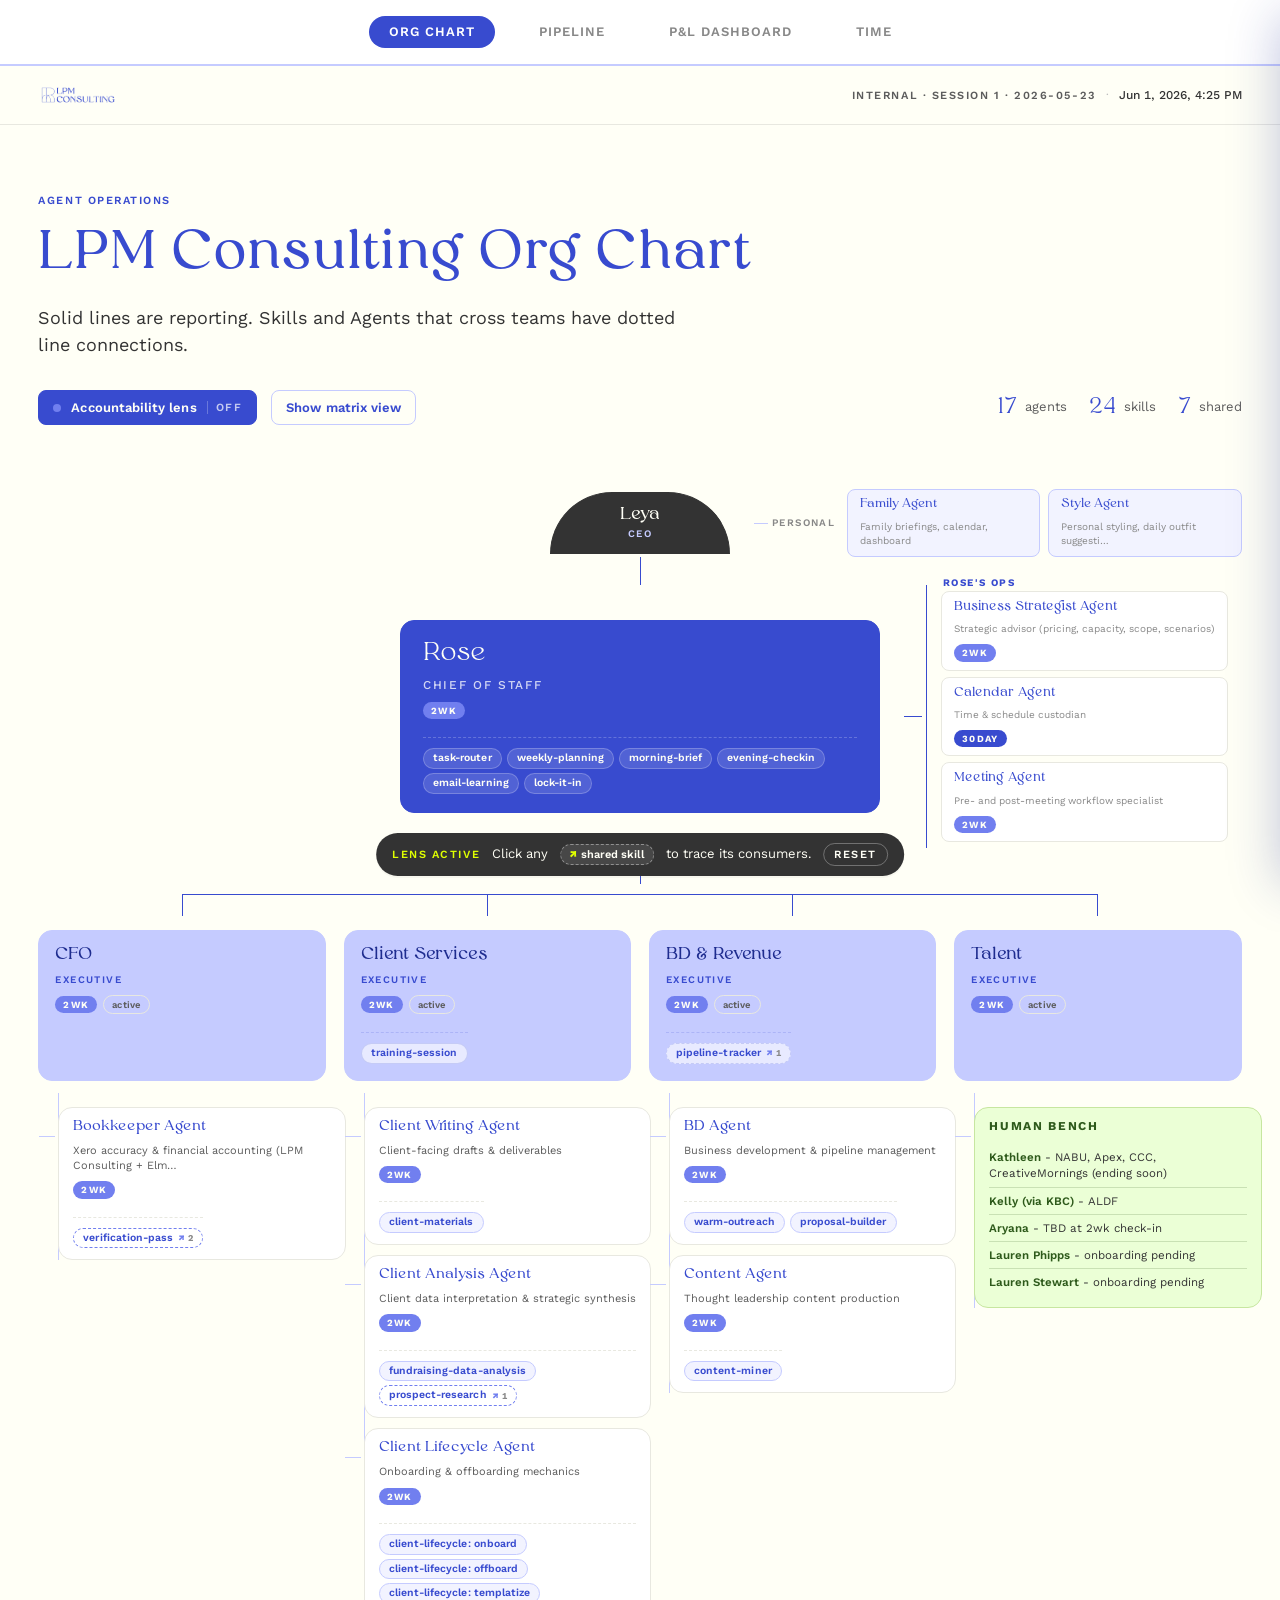
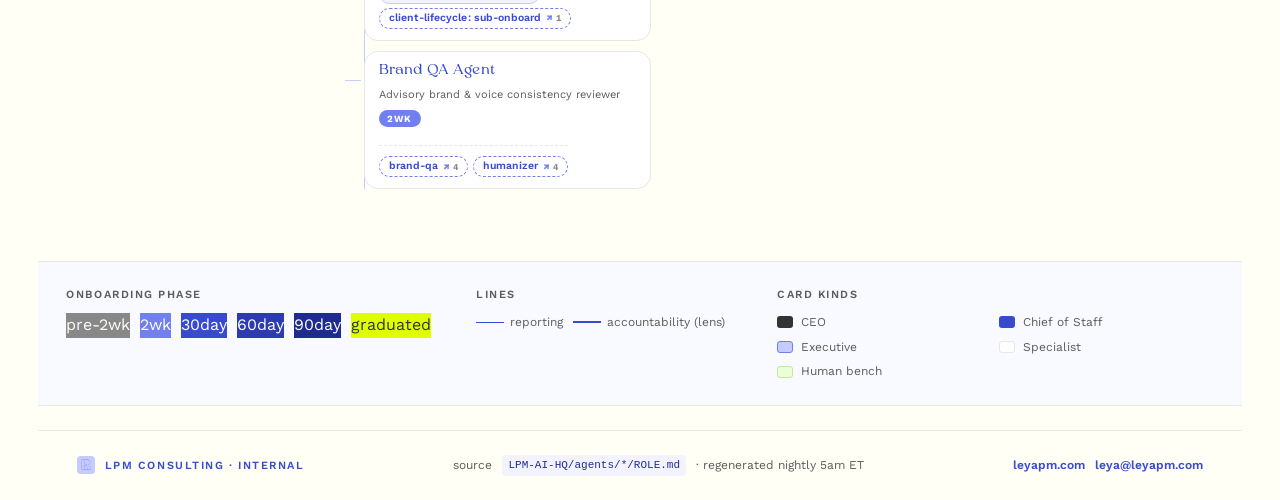
==== commit 8cb7d96e: "Add Org Chart as first nav tab across all four panes; fix hub routing Org Chart added to cross-track" ====
--- a/agent-org-chart/index.html
+++ b/agent-org-chart/index.html
@@ -8,6 +8,27 @@
   <link rel="stylesheet" href="styles.css">
 </head>
 <body data-screen-label="01 Org Chart">
+
+  <style>
+    .xtracker-nav {
+      display: flex; justify-content: center; gap: 24px;
+      padding: 16px 24px; background: #fff;
+      border-bottom: 2px solid #C5CBFF;
+    }
+    .xtracker-nav a {
+      font-family: 'Work Sans', system-ui, sans-serif;
+      font-size: 13px; font-weight: 600; text-transform: uppercase;
+      letter-spacing: 1px; text-decoration: none;
+      padding: 6px 20px; border-radius: 999px; color: #888;
+    }
+    .xtracker-nav a.active { background: #384BCF; color: #fff; }
+  </style>
+  <nav class="xtracker-nav">
+    <a href="https://leya-maker.github.io/playground/agent-org-chart/" class="active">Org Chart</a>
+    <a href="https://leya-maker.github.io/lpm-pipeline-tracker/index.html">Pipeline</a>
+    <a href="https://leya-maker.github.io/lpm-pipeline-tracker/pnl.html">P&amp;L Dashboard</a>
+    <a href="https://leya-maker.github.io/playground/time-tracker/">Time</a>
+  </nav>
 
   <header class="topbar">
     <a class="brand" href="#" aria-label="LPM Consulting">
